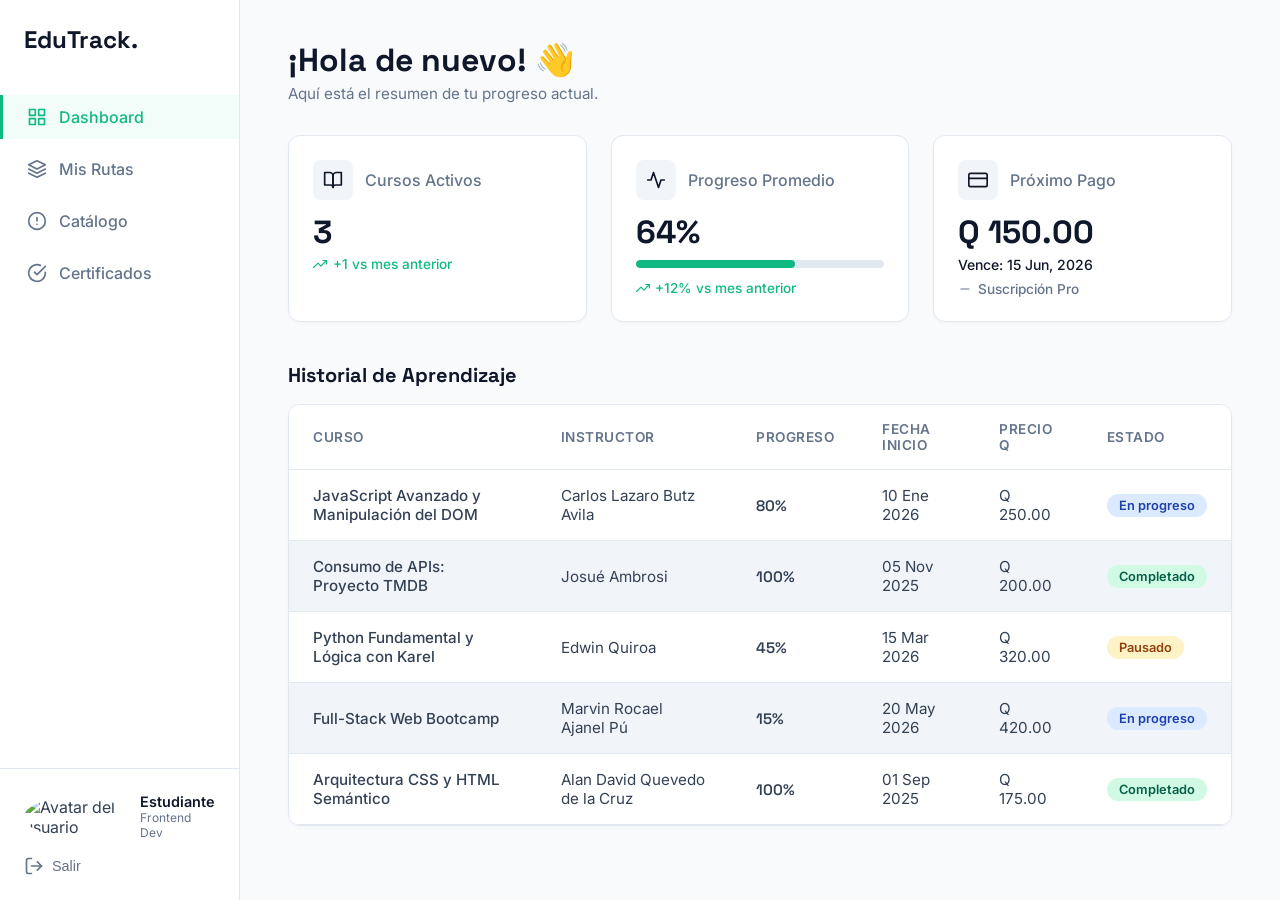
==== dashboard.html @ 6b92d5cd "docs: :sparkles: Documentation and  examples for dataset added The examples have been added" ====
<!DOCTYPE html>
<html lang="es">
<head>
    <meta charset="UTF-8">
    <meta name="viewport" content="width=device-width, initial-scale=1.0">
    <title>Dashboard | EduTrack</title>
    <link rel="stylesheet" href="css/dashboard_styles.css">
    <link href="https://fonts.googleapis.com/css2?family=Inter:wght@400;500;600&family=Space+Grotesk:wght@500;700&display=swap" rel="stylesheet">
</head>
<body>

    <div class="mobile-topbar">
        <button id="menu-toggle" class="menu-btn" aria-label="Alternar menú">
            <div class="hamburger">
                <span></span>
                <span></span>
                <span></span>
                <span></span>
            </div>
        </button>
        
        <span class="mobile-brand">EduTrack</span>
        <div class="mobile-spacer"></div> </div>

    <div class="dashboard-layout">
        
        <aside class="sidebar" id="sidebar">
            <div class="sidebar-header">
                <h1 class="brand-logo-text">EduTrack.</h1>
                <button id="close-sidebar" class="close-btn-mobile" aria-label="Cerrar menú">&times;</button>
            </div>

            <nav class="sidebar-nav">
                <ul class="nav-menu">
                    <li class="nav-item active">
                        <a href="#" class="nav-link">
                            <svg width="20" height="20" viewBox="0 0 24 24" fill="none" stroke="currentColor" stroke-width="2" stroke-linecap="round" stroke-linejoin="round"><rect x="3" y="3" width="7" height="7"></rect><rect x="14" y="3" width="7" height="7"></rect><rect x="14" y="14" width="7" height="7"></rect><rect x="3" y="14" width="7" height="7"></rect></svg>
                            <span>Dashboard</span>
                        </a>
                    </li>
                    <li class="nav-item">
                        <a href="#" class="nav-link">
                            <svg width="20" height="20" viewBox="0 0 24 24" fill="none" stroke="currentColor" stroke-width="2" stroke-linecap="round" stroke-linejoin="round"><polygon points="12 2 2 7 12 12 22 7 12 2"></polygon><polyline points="2 17 12 22 22 17"></polyline><polyline points="2 12 12 17 22 12"></polyline></svg>
                            <span>Mis Rutas</span>
                        </a>
                    </li>
                    <li class="nav-item">
                        <a href="#" class="nav-link">
                            <svg width="20" height="20" viewBox="0 0 24 24" fill="none" stroke="currentColor" stroke-width="2" stroke-linecap="round" stroke-linejoin="round"><circle cx="12" cy="12" r="10"></circle><line x1="12" y1="8" x2="12" y2="12"></line><line x1="12" y1="16" x2="12.01" y2="16"></line></svg>
                            <span>Catálogo</span>
                        </a>
                    </li>
                    <li class="nav-item">
                        <a href="#" class="nav-link">
                            <svg width="20" height="20" viewBox="0 0 24 24" fill="none" stroke="currentColor" stroke-width="2" stroke-linecap="round" stroke-linejoin="round"><path d="M22 11.08V12a10 10 0 1 1-5.93-9.14"></path><polyline points="22 4 12 14.01 9 11.01"></polyline></svg>
                            <span>Certificados</span>
                        </a>
                    </li>
                </ul>
            </nav>

            <div class="sidebar-footer">
                <div class="user-profile">
                    <img src="https://placehold.co/40x40?text=U" alt="Avatar del usuario" class="user-avatar">
                    <div class="user-info">
                        <span class="user-name">Estudiante</span>
                        <span class="user-role">Frontend Dev</span>
                    </div>
                </div>
                <button class="btn-logout" aria-label="Cerrar sesión">
                    <svg width="20" height="20" viewBox="0 0 24 24" fill="none" stroke="currentColor" stroke-width="2" stroke-linecap="round" stroke-linejoin="round"><path d="M9 21H5a2 2 0 0 1-2-2V5a2 2 0 0 1 2-2h4"></path><polyline points="16 17 21 12 16 7"></polyline><line x1="21" y1="12" x2="9" y2="12"></line></svg>
                    <span>Salir</span>
                </button>
            </div>
        </aside>

        <div id="sidebar-overlay" class="sidebar-overlay"></div>

        <main class="main-content">
            <header class="content-header">
                <h2 class="greeting">¡Hola de nuevo! 👋</h2>
                <p class="greeting-subtitle">Aquí está el resumen de tu progreso actual.</p>
            </header>

            <div class="dashboard-cards">
                
                <article class="stat-card">
                    <div class="stat-header">
                        <div class="icon-wrapper">
                            <svg width="20" height="20" viewBox="0 0 24 24" fill="none" stroke="currentColor" stroke-width="2" stroke-linecap="round" stroke-linejoin="round"><path d="M2 3h6a4 4 0 0 1 4 4v14a3 3 0 0 0-3-3H2z"></path><path d="M22 3h-6a4 4 0 0 0-4 4v14a3 3 0 0 1 3-3h7z"></path></svg>
                        </div>
                        <h3 class="stat-title">Cursos Activos</h3>
                    </div>
                    <div class="stat-body">
                        <p class="stat-value">3</p>
                        <p class="stat-variation positive">
                            <svg width="14" height="14" viewBox="0 0 24 24" fill="none" stroke="currentColor" stroke-width="2" stroke-linecap="round" stroke-linejoin="round"><polyline points="23 6 13.5 15.5 8.5 10.5 1 18"></polyline><polyline points="17 6 23 6 23 12"></polyline></svg>
                            +1 vs mes anterior
                        </p>
                    </div>
                </article>

                <article class="stat-card">
                    <div class="stat-header">
                        <div class="icon-wrapper">
                            <svg width="20" height="20" viewBox="0 0 24 24" fill="none" stroke="currentColor" stroke-width="2" stroke-linecap="round" stroke-linejoin="round"><polyline points="22 12 18 12 15 21 9 3 6 12 2 12"></polyline></svg>
                        </div>
                        <h3 class="stat-title">Progreso Promedio</h3>
                    </div>
                    <div class="stat-body">
                        <p class="stat-value">64%</p>
                        <div class="progress-track" aria-label="Progreso del 64%" role="progressbar" aria-valuenow="64" aria-valuemin="0" aria-valuemax="100">
                            <div class="progress-fill" style="width: 64%;"></div>
                        </div>
                        <p class="stat-variation positive">
                            <svg width="14" height="14" viewBox="0 0 24 24" fill="none" stroke="currentColor" stroke-width="2" stroke-linecap="round" stroke-linejoin="round"><polyline points="23 6 13.5 15.5 8.5 10.5 1 18"></polyline><polyline points="17 6 23 6 23 12"></polyline></svg>
                            +12% vs mes anterior
                        </p>
                    </div>
                </article>

                <article class="stat-card">
                    <div class="stat-header">
                        <div class="icon-wrapper">
                            <svg width="20" height="20" viewBox="0 0 24 24" fill="none" stroke="currentColor" stroke-width="2" stroke-linecap="round" stroke-linejoin="round"><rect x="1" y="4" width="22" height="16" rx="2" ry="2"></rect><line x1="1" y1="10" x2="23" y2="10"></line></svg>
                        </div>
                        <h3 class="stat-title">Próximo Pago</h3>
                    </div>
                    <div class="stat-body">
                        <p class="stat-value">Q 150.00</p>
                        <p class="stat-date">Vence: 15 Jun, 2026</p>
                        <p class="stat-variation neutral">
                            <svg width="14" height="14" viewBox="0 0 24 24" fill="none" stroke="currentColor" stroke-width="2" stroke-linecap="round" stroke-linejoin="round"><line x1="5" y1="12" x2="19" y2="12"></line></svg>
                            Suscripción Pro
                        </p>
                    </div>
                </article>

            </div>
            <section class="recent-courses-section">
                <div class="section-header-table">
                    <h3 class="table-title">Historial de Aprendizaje</h3>
                </div>
                
                <div class="table-container">
                    <table class="courses-table">
                        <thead>
                            <tr>
                                <th>Curso</th>
                                <th class="hide-on-mobile">Instructor</th>
                                <th>Progreso</th>
                                <th class="hide-on-mobile">Fecha inicio</th>
                                <th>Precio Q</th>
                                <th>Estado</th>
                            </tr>
                        </thead>
                        <tbody>
                            <tr>
                                <td class="course-name">JavaScript Avanzado y Manipulación del DOM</td>
                                <td class="hide-on-mobile">Carlos Lazaro Butz Avila</td>
                                <td class="progress-cell">80%</td>
                                <td class="hide-on-mobile">10 Ene 2026</td>
                                <td>Q 250.00</td>
                                <td><span class="badge badge-progress">En progreso</span></td>
                            </tr>
                            <tr>
                                <td class="course-name">Consumo de APIs: Proyecto TMDB</td>
                                <td class="hide-on-mobile">Josué Ambrosi</td>
                                <td class="progress-cell">100%</td>
                                <td class="hide-on-mobile">05 Nov 2025</td>
                                <td>Q 200.00</td>
                                <td><span class="badge badge-completed">Completado</span></td>
                            </tr>
                            <tr>
                                <td class="course-name">Python Fundamental y Lógica con Karel</td>
                                <td class="hide-on-mobile">Edwin Quiroa</td>
                                <td class="progress-cell">45%</td>
                                <td class="hide-on-mobile">15 Mar 2026</td>
                                <td>Q 320.00</td>
                                <td><span class="badge badge-paused">Pausado</span></td>
                            </tr>
                            <tr>
                                <td class="course-name">Full-Stack Web Bootcamp</td>
                                <td class="hide-on-mobile">Marvin Rocael Ajanel Pú</td>
                                <td class="progress-cell">15%</td>
                                <td class="hide-on-mobile">20 May 2026</td>
                                <td>Q 420.00</td>
                                <td><span class="badge badge-progress">En progreso</span></td>
                            </tr>
                            <tr>
                                <td class="course-name">Arquitectura CSS y HTML Semántico</td>
                                <td class="hide-on-mobile">Alan David Quevedo de la Cruz</td>
                                <td class="progress-cell">100%</td>
                                <td class="hide-on-mobile">01 Sep 2025</td>
                                <td>Q 175.00</td>
                                <td><span class="badge badge-completed">Completado</span></td>
                            </tr>
                        </tbody>
                    </table>
                </div>
            </section>
            
            </main>
    </div>

    <script src="sidebar.js"></script>
</body>
</html>
---- css/dashboard_styles.css ----
/* =========================================
   1. VARIABLES & RESET (Exclusivas del App)
   ========================================= */
   :root {
    --primary-dark: #0F172A;
    --accent-green: #10B981;
    --bg-app: #F8FAFC;
    --bg-surface: #FFFFFF;
    --text-main: #334155;
    --text-muted: #64748B;
    --border-color: #E2E8F0;
    
    --font-heading: 'Space Grotesk', sans-serif;
    --font-body: 'Inter', sans-serif;
    
    --sidebar-width: 240px;
    --transition: all 0.3s ease;
}

* {
    margin: 0;
    padding: 0;
    box-sizing: border-box;
}

body {
    font-family: var(--font-body);
    background-color: var(--bg-app);
    color: var(--text-main);
    -webkit-font-smoothing: antialiased;
}

/* =========================================
   2. APP BAR MÓVIL (Solo Mobile)
   ========================================= */
.mobile-topbar {
    display: flex;
    align-items: center;
    justify-content: space-between;
    padding: 1rem;
    background-color: var(--bg-surface);
    border-bottom: 1px solid var(--border-color);
    position: sticky;
    top: 0;
    z-index: 40;
}

.menu-btn {
    background: none;
    border: none;
    color: var(--primary-dark);
    cursor: pointer;
    display: flex;
}

.mobile-brand {
    font-family: var(--font-heading);
    font-weight: 700;
    font-size: 1.2rem;
    color: var(--primary-dark);
}

.mobile-spacer {
    width: 24px; /* Mismo ancho que el icono para centrar el texto */
}

/* =========================================
   3. LAYOUT PRINCIPAL & OVERLAY
   ========================================= */
.dashboard-layout {
    display: flex;
    min-height: 100vh;
}

.sidebar-overlay {
    position: fixed;
    top: 0;
    left: 0;
    width: 100%;
    height: 100%;
    background-color: rgba(15, 23, 42, 0.5);
    z-index: 45;
    opacity: 0;
    visibility: hidden;
    transition: var(--transition);
}

.sidebar-overlay.is-active {
    opacity: 1;
    visibility: visible;
}

/* =========================================
   4. SIDEBAR IZQUIERDO
   ========================================= */
.sidebar {
    position: fixed;
    top: 0;
    left: 0;
    width: var(--sidebar-width);
    height: 100vh;
    background-color: var(--bg-surface);
    border-right: 1px solid var(--border-color);
    display: flex;
    flex-direction: column;
    z-index: 50;
    transform: translateX(-100%); /* Oculto por defecto en móvil */
    transition: transform 0.3s ease-in-out;
}

.sidebar.is-open {
    transform: translateX(0);
}

.sidebar-header {
    padding: 1.5rem;
    display: flex;
    justify-content: space-between;
    align-items: center;
}

.brand-logo-text {
    font-family: var(--font-heading);
    font-size: 1.5rem;
    color: var(--primary-dark);
}

.close-btn-mobile {
    background: none;
    border: none;
    font-size: 1.5rem;
    color: var(--text-muted);
    cursor: pointer;
}

/* Navegación del Sidebar */
.sidebar-nav {
    flex: 1; /* Ocupa el espacio disponible */
    padding: 1rem 0;
}

.nav-menu {
    list-style: none;
    display: flex;
    flex-direction: column;
    gap: 0.5rem;
}

.nav-link {
    display: flex;
    align-items: center;
    gap: 0.75rem;
    padding: 0.75rem 1.5rem;
    color: var(--text-muted);
    text-decoration: none;
    font-weight: 500;
    transition: var(--transition);
    border-left: 3px solid transparent; /* Para el estado activo */
}

.nav-link:hover {
    background-color: #F1F5F9;
    color: var(--primary-dark);
}

.nav-item.active .nav-link {
    color: var(--accent-green);
    background-color: rgba(16, 185, 129, 0.05);
    border-left-color: var(--accent-green);
}

/* Footer del Sidebar (Usuario) */
.sidebar-footer {
    padding: 1.5rem;
    border-top: 1px solid var(--border-color);
    display: flex;
    flex-direction: column;
    gap: 1rem;
}

.user-profile {
    display: flex;
    align-items: center;
    gap: 0.75rem;
}

.user-avatar {
    border-radius: 50%;
}

.user-info {
    display: flex;
    flex-direction: column;
}

.user-name {
    font-size: 0.9rem;
    font-weight: 600;
    color: var(--primary-dark);
}

.user-role {
    font-size: 0.75rem;
    color: var(--text-muted);
}

.btn-logout {
    display: flex;
    align-items: center;
    gap: 0.5rem;
    background: none;
    border: none;
    color: var(--text-muted);
    font-size: 0.9rem;
    font-weight: 500;
    cursor: pointer;
    transition: var(--transition);
}

.btn-logout:hover {
    color: #EF4444; /* Rojo para advertir salida */
}

/* =========================================
   5. ÁREA PRINCIPAL & TARJETAS
   ========================================= */
.main-content {
    flex: 1;
    padding: 1.5rem;
    width: 100%;
}

.content-header {
    margin-bottom: 2rem;
}

.greeting {
    font-family: var(--font-heading);
    font-size: 1.5rem;
    color: var(--primary-dark);
    margin-bottom: 0.25rem;
}

.greeting-subtitle {
    color: var(--text-muted);
    font-size: 0.95rem;
}

/* Grid de Tarjetas (Reutilizado del paso anterior) */
.dashboard-cards {
    display: grid;
    grid-template-columns: repeat(auto-fit, minmax(280px, 1fr));
    gap: 1.5rem;
}

.stat-card {
    background-color: var(--bg-surface);
    padding: 1.5rem;
    border-radius: 12px;
    box-shadow: 0 2px 4px rgba(0, 0, 0, 0.02);
    border: 1px solid var(--border-color);
    display: flex;
    flex-direction: column;
    gap: 1rem;
    transition: var(--transition);
}

.stat-card:hover {
    transform: translateY(-2px);
    box-shadow: 0 10px 15px -3px rgba(0, 0, 0, 0.05);
}

.stat-header {
    display: flex;
    align-items: center;
    gap: 0.75rem;
}

.icon-wrapper {
    width: 40px;
    height: 40px;
    background-color: #F1F5F9;
    color: var(--primary-dark);
    border-radius: 8px;
    display: flex;
    align-items: center;
    justify-content: center;
}

.stat-title {
    font-size: 1rem;
    color: var(--text-muted);
    font-weight: 500;
}

.stat-body {
    display: flex;
    flex-direction: column;
    gap: 0.5rem;
}

.stat-value {
    font-family: var(--font-heading);
    font-size: 2rem;
    font-weight: 700;
    color: var(--primary-dark);
    line-height: 1;
}

.stat-date {
    font-size: 0.875rem;
    color: var(--primary-dark);
    font-weight: 500;
}

.progress-track {
    width: 100%;
    height: 8px;
    background-color: var(--border-color);
    border-radius: 4px;
    overflow: hidden;
    margin: 0.25rem 0;
}

.progress-fill {
    height: 100%;
    background-color: var(--accent-green);
    border-radius: 4px;
    transition: width 1s ease-in-out;
}

.stat-variation {
    display: flex;
    align-items: center;
    gap: 0.35rem;
    font-size: 0.85rem;
    font-weight: 500;
}

.stat-variation.positive { color: var(--accent-green); }
.stat-variation.neutral { color: var(--text-muted); }

/* =========================================
   6. MEDIA QUERIES (Desktop)
   ========================================= */
@media screen and (min-width: 1024px) {
    .mobile-topbar {
        display: none; /* Ocultamos la barra móvil */
    }

    .close-btn-mobile {
        display: none; /* Ocultamos el botón de cerrar en el sidebar */
    }

    .sidebar {
        transform: translateX(0); /* Sidebar siempre visible */
    }

    .main-content {
        margin-left: var(--sidebar-width); /* Empujamos el contenido a la derecha */
        padding: 2.5rem 3rem; /* Más espacio para respirar en desktop */
    }

    .greeting {
        font-size: 2rem;
    }
}

/* =========================================
   7. TABLA DE CURSOS (Responsive)
   ========================================= */
   .recent-courses-section {
    margin-top: 2.5rem;
}

.section-header-table {
    margin-bottom: 1rem;
}

.table-title {
    font-family: var(--font-heading);
    font-size: 1.25rem;
    color: var(--primary-dark);
}

.table-container {
    background-color: var(--bg-surface);
    border-radius: 12px;
    border: 1px solid var(--border-color);
    overflow-x: auto; /* Permite scroll horizontal si el contenido desborda en móvil */
    box-shadow: 0 2px 4px rgba(0, 0, 0, 0.02);
}

.courses-table {
    width: 100%;
    border-collapse: collapse;
    text-align: left;
    min-width: 600px; /* Asegura que la tabla no se aplaste demasiado en tablets */
}

/* Encabezados */
.courses-table th {
    background-color: var(--bg-surface);
    color: var(--text-muted);
    font-weight: 600;
    font-size: 0.85rem;
    text-transform: uppercase;
    letter-spacing: 0.5px;
    padding: 1rem 1.5rem;
    border-bottom: 1px solid var(--border-color);
}

/* Celdas */
.courses-table td {
    padding: 1rem 1.5rem;
    color: var(--text-main);
    font-size: 0.95rem;
    border-bottom: 1px solid var(--border-color);
    vertical-align: middle;
}

/* Fila Alternada (Zebra Striping) */
.courses-table tbody tr:nth-child(even) {
    background-color: #F1F5F9; /* Gris muy claro */
}

.courses-table tbody tr:hover {
    background-color: #E2E8F0; /* Feedback sutil al pasar el mouse */
    transition: background-color 0.2s ease;
}

/* Tipografía específica para ciertas celdas */
.course-name {
    font-weight: 500;
    color: var(--primary-dark);
}

.progress-cell {
    font-family: var(--font-heading);
    font-weight: 600;
}

/* =========================================
   8. BADGES DE ESTADO
   ========================================= */
.badge {
    display: inline-block;
    padding: 0.25rem 0.75rem;
    border-radius: 9999px; /* Pill shape */
    font-size: 0.8rem;
    font-weight: 600;
    text-align: center;
}

/* Azul para "En Progreso" */
.badge-progress {
    background-color: #DBEAFE;
    color: #1E40AF;
}

/* Verde para "Completado" */
.badge-completed {
    background-color: #D1FAE5;
    color: #065F46;
}

/* Amarillo para "Pausado" */
.badge-paused {
    background-color: #FEF3C7;
    color: #92400E;
}

/* =========================================
   9. MEDIA QUERIES (Tabla Responsive)
   ========================================= */
/* Para pantallas móviles (menores a 768px) */
@media screen and (max-width: 767px) {
    .hide-on-mobile {
        display: none;
    }
    
    .courses-table {
        min-width: 100%; /* Elimina la restricción en móviles pequeños */
    }
    
    .courses-table th, 
    .courses-table td {
        padding: 0.75rem 1rem; /* Reduce el padding en móvil */
    }
}

/* =========================================
   ANIMACIÓN DEL BOTÓN HAMBURGUESA (||| a X)
   ========================================= */
   .hamburger {
    display: flex;
    flex-direction: column;
    justify-content: space-between;
    width: 24px;
    height: 18px;
    cursor: pointer;
}

.hamburger span {
    display: block;
    height: 2px;
    width: 100%;
    background-color: var(--primary-dark);
    border-radius: 2px;
    transition: all 0.3s ease-in-out;
    transform-origin: center;
}

/* Estado Activo: Transformación a X */
.menu-btn.is-active .hamburger span:nth-child(1) {
    transform: translateY(8px) rotate(45deg);
}

.menu-btn.is-active .hamburger span:nth-child(2) {
    opacity: 0;
    transform: scale(0);
}

.menu-btn.is-active .hamburger span:nth-child(3) {
    transform: translateY(-8px) rotate(-45deg);
}

/* Asegurar la transición de 0.3s en el sidebar y overlay */
.sidebar {
    transition: transform 0.3s ease-in-out;
}

.sidebar-overlay {
    transition: opacity 0.3s ease-in-out, visibility 0.3s ease-in-out;
}

/* =========================================
   MEDIA QUERIES (Ajustado a 768px)
   ========================================= */
@media screen and (min-width: 768px) {
    .mobile-topbar {
        display: none;
    }

    .close-btn-mobile {
        display: none;
    }

    .sidebar {
        transform: translateX(0); /* Sidebar visible en desktop */
    }

    .main-content {
        margin-left: var(--sidebar-width);
        padding: 2.5rem 3rem;
    }
}
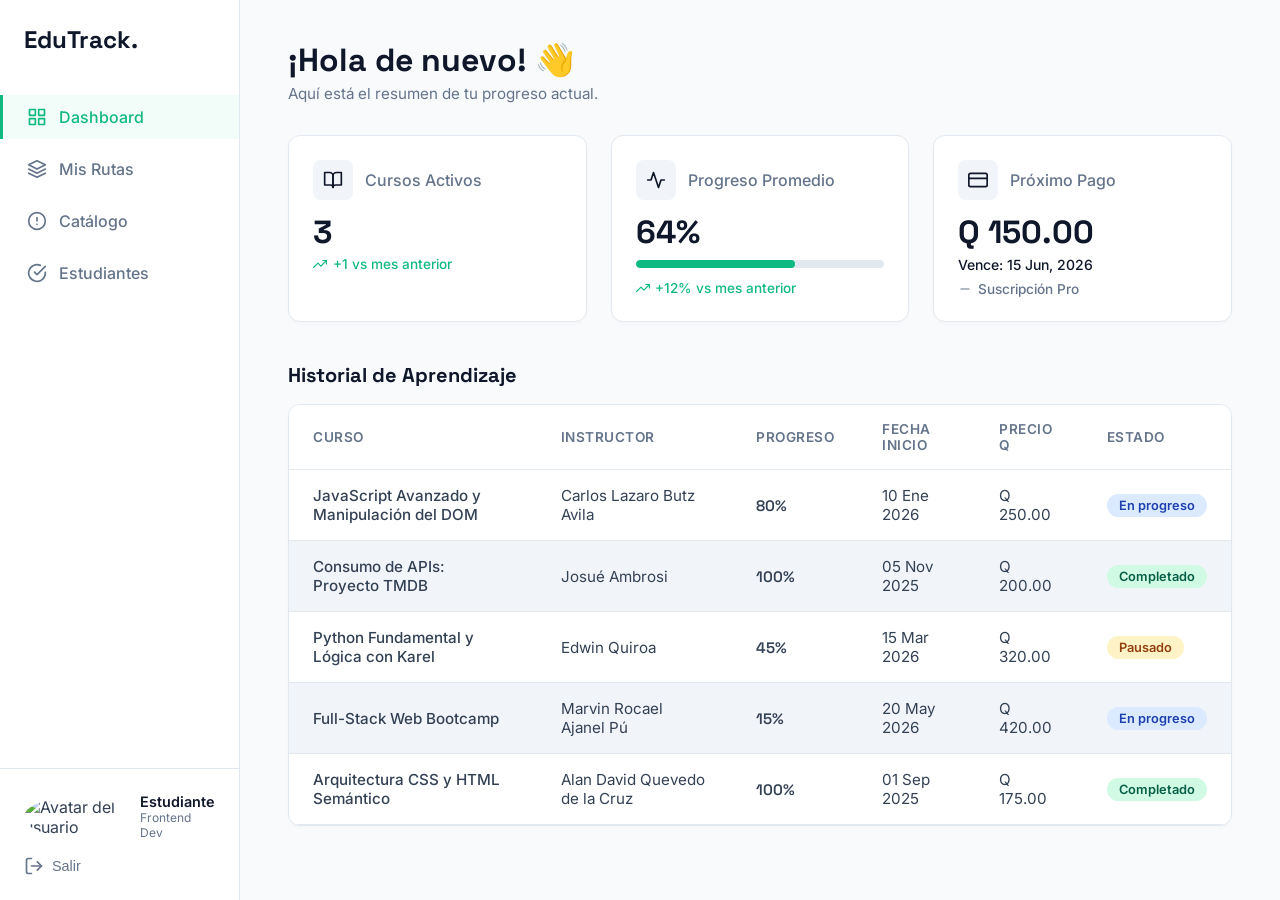
==== commit 14eb4f4c: "feat: :sparkles: The students chart has been added The chart.js that help us to watch the different " ====
--- a/dashboard.html
+++ b/dashboard.html
@@ -53,7 +53,7 @@
                     <li class="nav-item">
                         <a href="#" class="nav-link">
                             <svg width="20" height="20" viewBox="0 0 24 24" fill="none" stroke="currentColor" stroke-width="2" stroke-linecap="round" stroke-linejoin="round"><path d="M22 11.08V12a10 10 0 1 1-5.93-9.14"></path><polyline points="22 4 12 14.01 9 11.01"></polyline></svg>
-                            <span>Certificados</span>
+                            <span onclick="">Estudiantes</span>
                         </a>
                     </li>
                 </ul>
@@ -199,10 +199,13 @@
                     </table>
                 </div>
             </section>
-            
+
             </main>
     </div>
 
-    <script src="sidebar.js"></script>
+    <script src="https://cdn.jsdelivr.net/npm/chart.js"></script>
+    <script src="js/sidebar.js"></script>
+    <script scr="js/dashboard.js"></script>
+    <script src="js/validacion.js"></script>
 </body>
 </html>
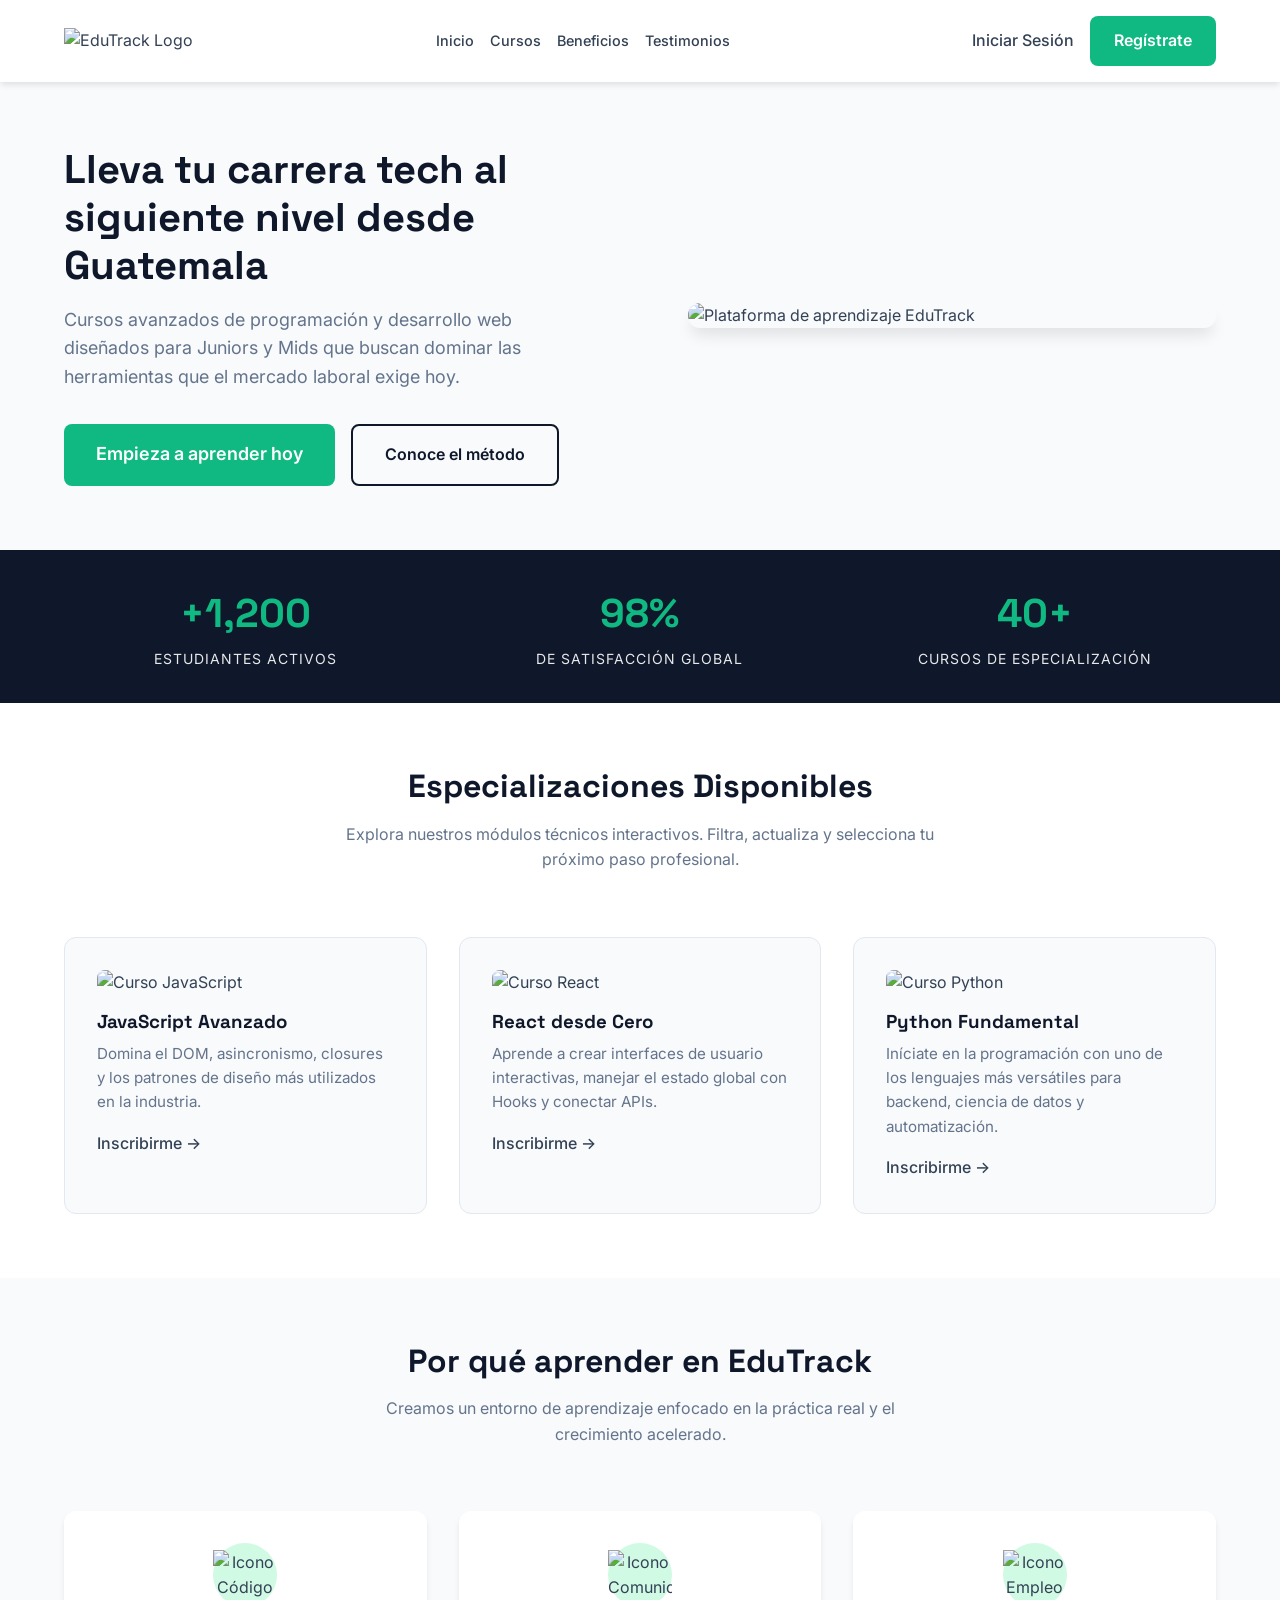
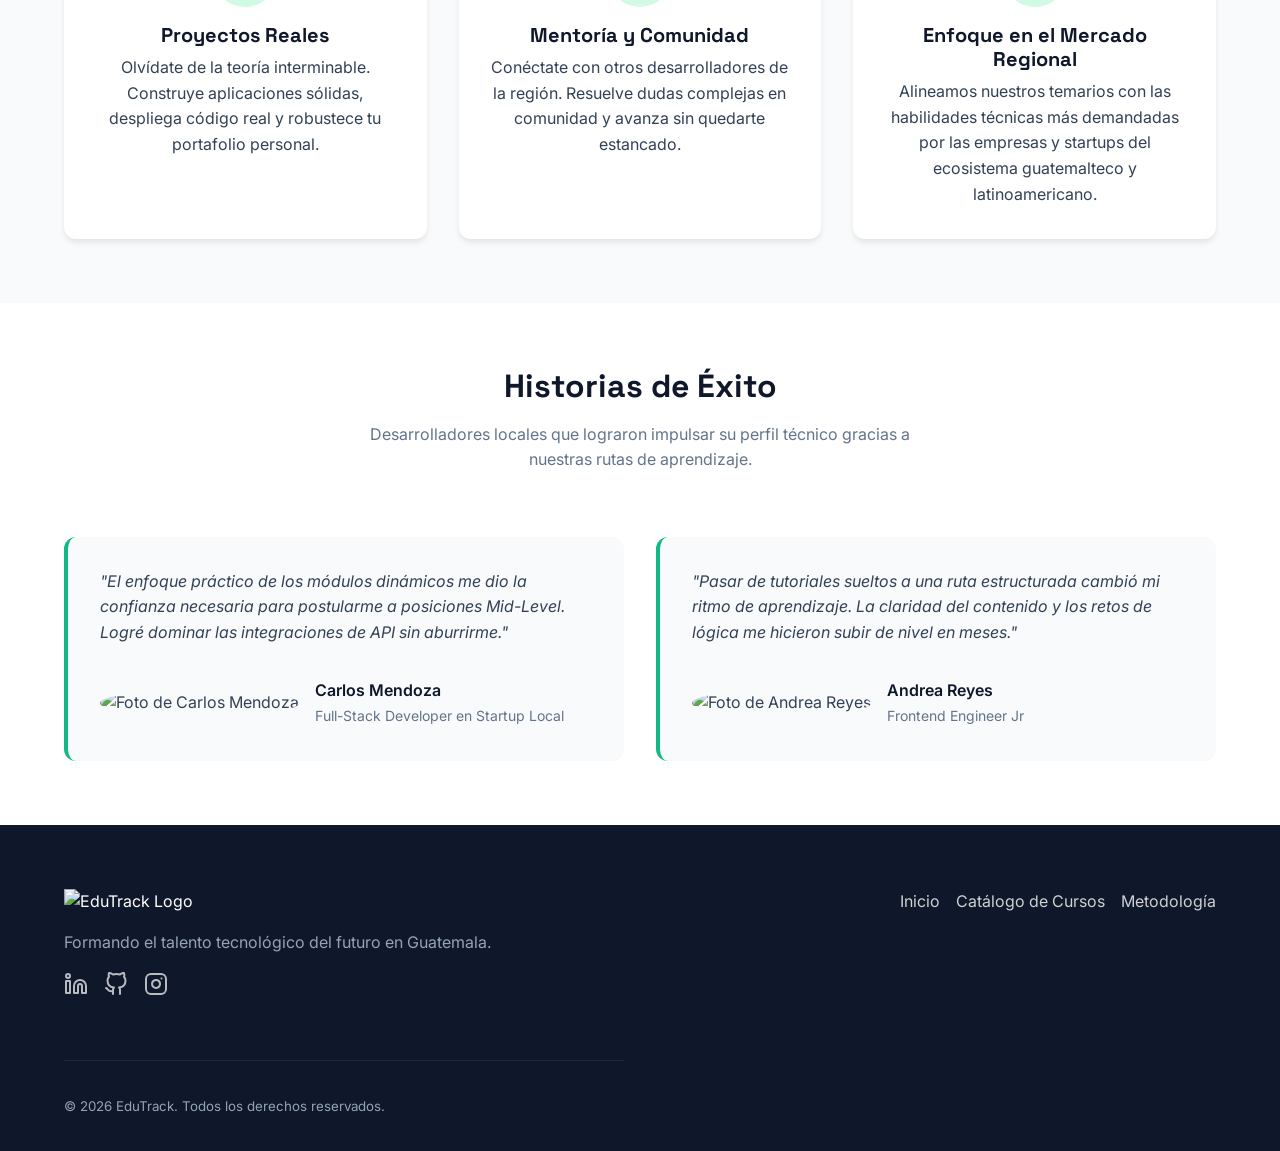
==== commit c98822ed: "feat: :sparkles: The courses page has been designed The page that allows us to asigned to a new cour" ====
--- a/dashboard.html
+++ b/dashboard.html
@@ -39,21 +39,21 @@
                         </a>
                     </li>
                     <li class="nav-item">
-                        <a href="#" class="nav-link">
+                        <a href="#" class="nav-link" onclick="alert('La sección de Mis Rutas se encuentra en desarrollo.'); return false;">
                             <svg width="20" height="20" viewBox="0 0 24 24" fill="none" stroke="currentColor" stroke-width="2" stroke-linecap="round" stroke-linejoin="round"><polygon points="12 2 2 7 12 12 22 7 12 2"></polygon><polyline points="2 17 12 22 22 17"></polyline><polyline points="2 12 12 17 22 12"></polyline></svg>
                             <span>Mis Rutas</span>
                         </a>
                     </li>
                     <li class="nav-item">
-                        <a href="#" class="nav-link">
+                        <a href="catalogo.html" class="nav-link">
                             <svg width="20" height="20" viewBox="0 0 24 24" fill="none" stroke="currentColor" stroke-width="2" stroke-linecap="round" stroke-linejoin="round"><circle cx="12" cy="12" r="10"></circle><line x1="12" y1="8" x2="12" y2="12"></line><line x1="12" y1="16" x2="12.01" y2="16"></line></svg>
                             <span>Catálogo</span>
                         </a>
                     </li>
                     <li class="nav-item">
-                        <a href="#" class="nav-link">
+                        <a href="estudiantes.html" class="nav-link">
                             <svg width="20" height="20" viewBox="0 0 24 24" fill="none" stroke="currentColor" stroke-width="2" stroke-linecap="round" stroke-linejoin="round"><path d="M22 11.08V12a10 10 0 1 1-5.93-9.14"></path><polyline points="22 4 12 14.01 9 11.01"></polyline></svg>
-                            <span onclick="">Estudiantes</span>
+                            <span>Estudiantes</span>
                         </a>
                     </li>
                 </ul>
@@ -67,7 +67,7 @@
                         <span class="user-role">Frontend Dev</span>
                     </div>
                 </div>
-                <button class="btn-logout" aria-label="Cerrar sesión">
+                <button id="btn-logout-dashboard" class="btn-logout" aria-label="Cerrar sesión">
                     <svg width="20" height="20" viewBox="0 0 24 24" fill="none" stroke="currentColor" stroke-width="2" stroke-linecap="round" stroke-linejoin="round"><path d="M9 21H5a2 2 0 0 1-2-2V5a2 2 0 0 1 2-2h4"></path><polyline points="16 17 21 12 16 7"></polyline><line x1="21" y1="12" x2="9" y2="12"></line></svg>
                     <span>Salir</span>
                 </button>
@@ -205,7 +205,7 @@
 
     <script src="https://cdn.jsdelivr.net/npm/chart.js"></script>
     <script src="js/sidebar.js"></script>
-    <script scr="js/dashboard.js"></script>
+    <script src="js/dashboard.js"></script>
     <script src="js/validacion.js"></script>
 </body>
 </html>
